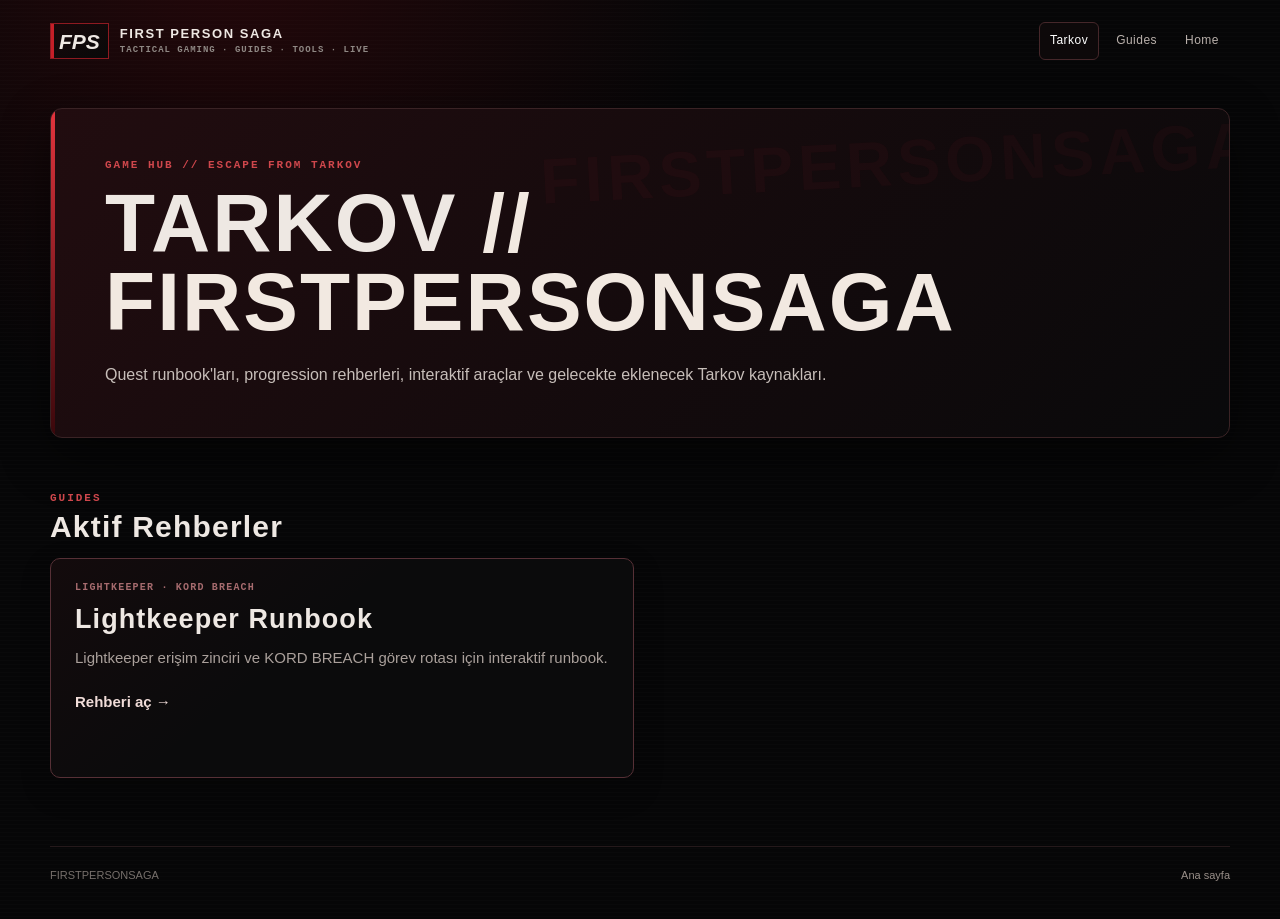
==== tarkov/index.html @ 28909b8b "Initial FirstPersonSaga web platform Add homepage, Tarkov hub, guide structure, Vercel configuration" ====
<!DOCTYPE html>
<html lang="tr">
<head>
  <meta charset="utf-8">
  <meta name="viewport" content="width=device-width, initial-scale=1">
  <meta name="theme-color" content="#070708">
  <meta name="description" content="FirstPersonSaga Escape from Tarkov rehberleri ve araçları.">
  <title>Escape from Tarkov | FirstPersonSaga</title>
  <link rel="icon" href="/assets/images/favicon.svg" type="image/svg+xml">
  <link rel="stylesheet" href="/assets/css/site.css">
</head>
<body>
  <div class="noise" aria-hidden="true"></div>

  <header class="site-header">
    <a class="brand" href="/">
      <span class="brand-mark">FPS</span>
      <span class="brand-copy">
        <strong>FIRST PERSON SAGA</strong>
        <small>TACTICAL GAMING · GUIDES · TOOLS · LIVE</small>
      </span>
    </a>
    <nav class="nav">
      <a class="active" href="/tarkov/">Tarkov</a>
      <a href="/tarkov/guides/">Guides</a>
      <a href="/">Home</a>
    </nav>
  </header>

  <main>
    <section class="hero compact">
      <div class="eyebrow">GAME HUB // ESCAPE FROM TARKOV</div>
      <h1>TARKOV <span>// FIRSTPERSONSAGA</span></h1>
      <p class="lede">
        Quest runbook'ları, progression rehberleri, interaktif araçlar ve gelecekte eklenecek Tarkov kaynakları.
      </p>
    </section>

    <section class="section">
      <div class="section-head">
        <div>
          <div class="eyebrow">GUIDES</div>
          <h2>Aktif Rehberler</h2>
        </div>
      </div>

      <div class="cards">
        <article class="card featured">
          <div class="card-kicker">LIGHTKEEPER · KORD BREACH</div>
          <h3>Lightkeeper Runbook</h3>
          <p>Lightkeeper erişim zinciri ve KORD BREACH görev rotası için interaktif runbook.</p>
          <a class="card-link" href="/tarkov/guides/lightkeeper-kord-breach">Rehberi aç →</a>
        </article>
      </div>
    </section>
  </main>

  <footer class="site-footer">
    <span>FIRSTPERSONSAGA</span>
    <a href="/">Ana sayfa</a>
  </footer>
</body>
</html>
---- assets/css/site.css ----
:root{
  --bg:#060607;
  --panel:#0d0d0f;
  --panel2:#121013;
  --line:#312124;
  --line-hot:#6e252b;
  --text:#eee8e3;
  --muted:#9f9692;
  --red:#c51f28;
  --red-hot:#e3343d;
  --red-deep:#39070b;
  --shadow:0 18px 50px rgba(0,0,0,.48);
}

*{box-sizing:border-box}
html{scroll-behavior:smooth}
body{
  margin:0;
  min-height:100vh;
  color:var(--text);
  background:
    radial-gradient(circle at 18% -8%,rgba(145,12,21,.22),transparent 34%),
    linear-gradient(rgba(255,255,255,.012) 1px,transparent 1px),
    var(--bg);
  background-size:auto,100% 4px,auto;
  font:15px/1.6 "Bahnschrift","Segoe UI",Arial,sans-serif;
}
a{color:inherit}
.noise{
  position:fixed;
  inset:0;
  pointer-events:none;
  opacity:.07;
  background:repeating-linear-gradient(115deg,transparent 0 18px,rgba(255,255,255,.025) 18px 19px);
}

.site-header,
main,
.site-footer{
  width:min(1180px,calc(100% - 32px));
  margin-inline:auto;
}

.site-header{
  min-height:82px;
  display:flex;
  align-items:center;
  justify-content:space-between;
  gap:24px;
}

.brand{
  display:flex;
  align-items:center;
  gap:11px;
  text-decoration:none;
}
.brand-mark{
  display:grid;
  place-items:center;
  min-width:50px;
  height:36px;
  padding:0 8px;
  border:1px solid #8e1a21;
  background:linear-gradient(145deg,#18080a,#090909);
  box-shadow:inset 3px 0 var(--red);
  font:900 italic 21px/1 Impact,"Arial Narrow",sans-serif;
}
.brand-copy{
  display:flex;
  flex-direction:column;
  line-height:1.04;
}
.brand-copy strong{font-size:13px;letter-spacing:.12em}
.brand-copy small{
  margin-top:5px;
  color:#8f8884;
  font:700 9px/1 ui-monospace,Consolas,monospace;
  letter-spacing:.11em;
}

.nav{
  display:flex;
  align-items:center;
  gap:6px;
  flex-wrap:wrap;
}
.nav a{
  padding:8px 10px;
  color:#b9b0ab;
  text-decoration:none;
  border:1px solid transparent;
  border-radius:6px;
  font-size:12px;
  letter-spacing:.04em;
}
.nav a:hover,.nav a.active{
  border-color:#45272a;
  background:#0d090a;
  color:#fff;
}

.hero{
  position:relative;
  overflow:hidden;
  margin-top:26px;
  min-height:510px;
  display:flex;
  flex-direction:column;
  justify-content:center;
  padding:54px;
  border:1px solid #3a2325;
  border-radius:12px;
  background:
    linear-gradient(135deg,rgba(126,9,17,.18),rgba(0,0,0,.30)),
    var(--panel);
  box-shadow:var(--shadow);
}
.hero:before{
  content:"";
  position:absolute;
  left:0;top:0;bottom:0;
  width:4px;
  background:linear-gradient(var(--red-hot),var(--red-deep));
}
.hero:after{
  content:"FIRSTPERSONSAGA";
  position:absolute;
  right:-28px;
  top:22px;
  color:rgba(227,52,61,.045);
  font:900 64px/1 Impact,"Arial Narrow",sans-serif;
  letter-spacing:.08em;
  transform:rotate(-3deg);
}
.hero.compact{
  min-height:330px;
  padding-block:44px;
}
.eyebrow{
  position:relative;
  z-index:1;
  color:#cf474c;
  font:700 11px/1.2 ui-monospace,Consolas,monospace;
  letter-spacing:.18em;
}
h1,h2,h3{margin:0}
h1{
  position:relative;
  z-index:1;
  max-width:1000px;
  margin-top:12px;
  font:900 clamp(38px,7vw,82px)/.96 Impact,"Arial Narrow",sans-serif;
  letter-spacing:.025em;
}
h1 span{color:#f2e9e1}
.lede{
  position:relative;
  z-index:1;
  max-width:790px;
  margin:20px 0 0;
  color:#c7beb9;
  font-size:16px;
}
.hero-actions{
  position:relative;
  z-index:1;
  display:flex;
  gap:10px;
  flex-wrap:wrap;
  margin-top:28px;
}
.btn{
  display:inline-flex;
  align-items:center;
  justify-content:center;
  min-height:44px;
  padding:10px 14px;
  border:1px solid #3b292c;
  border-radius:7px;
  background:#0b0b0c;
  color:#ded6d1;
  text-decoration:none;
  font-weight:700;
  font-size:13px;
}
.btn:hover{border-color:#8a2b31;color:#fff}
.btn.primary{
  border-color:#8f2229;
  background:linear-gradient(180deg,#a31720,#6f0d14);
  color:#fff;
}

.section{padding:54px 0 10px}
.section-head{
  display:flex;
  align-items:flex-end;
  justify-content:space-between;
  gap:18px;
  margin-bottom:16px;
}
.section h2{
  margin-top:7px;
  font:900 30px/1 Impact,"Arial Narrow",sans-serif;
  letter-spacing:.04em;
}
.text-link{
  color:#b7aba5;
  text-decoration:none;
  font-size:12px;
}
.text-link:hover{color:#fff}

.cards{
  display:grid;
  grid-template-columns:repeat(2,minmax(0,1fr));
  gap:12px;
}
.card{
  min-height:220px;
  padding:24px;
  border:1px solid #2e2022;
  border-radius:10px;
  background:linear-gradient(140deg,rgba(116,11,17,.08),transparent 42%),#0b0b0c;
  box-shadow:0 12px 30px rgba(0,0,0,.22);
}
.card.featured{border-color:#563036}
.card-kicker{
  color:#a66b6e;
  font:700 10px/1 ui-monospace,Consolas,monospace;
  letter-spacing:.12em;
}
.card h3{
  margin-top:13px;
  font:900 27px/1 Impact,"Arial Narrow",sans-serif;
  letter-spacing:.04em;
}
.card p{
  max-width:600px;
  margin:13px 0 20px;
  color:#aaa09b;
}
.card-link{
  color:#f0dcd8;
  text-decoration:none;
  font-weight:700;
}
.card-link:hover{color:#ff787e}
.muted-card{opacity:.72}

.social-grid{
  display:grid;
  grid-template-columns:repeat(4,minmax(0,1fr));
  gap:8px;
}
.social-grid a{
  display:flex;
  flex-direction:column;
  gap:3px;
  padding:13px;
  border:1px solid #2e2022;
  border-radius:7px;
  background:#09090a;
  text-decoration:none;
}
.social-grid a:hover{border-color:#8c272e}
.social-grid b{font-size:13px}
.social-grid span{color:#857c78;font-size:10px}

.site-footer{
  display:flex;
  justify-content:space-between;
  gap:20px;
  margin-top:58px;
  padding:20px 0 34px;
  border-top:1px solid #25191b;
  color:#766f6b;
  font-size:11px;
}
.site-footer a{color:#998f89;text-decoration:none}

@media(max-width:800px){
  .site-header{align-items:flex-start;padding-top:18px;flex-direction:column}
  .nav{width:100%}
  .hero{min-height:430px;padding:32px 24px}
  .hero:after{font-size:40px}
  .cards{grid-template-columns:1fr}
  .social-grid{grid-template-columns:repeat(2,minmax(0,1fr))}
}

@media(max-width:500px){
  .site-header,main,.site-footer{width:min(100% - 20px,1180px)}
  .brand-copy small{display:none}
  .hero{margin-top:18px;padding:26px 18px;min-height:390px}
  h1{font-size:clamp(36px,13vw,60px)}
  .lede{font-size:14px}
  .section{padding-top:38px}
  .section-head{display:block}
  .text-link{display:inline-block;margin-top:10px}
  .social-grid{grid-template-columns:1fr 1fr}
  .site-footer{flex-direction:column}
}

@media(max-width:360px){
  .social-grid{grid-template-columns:1fr}
}
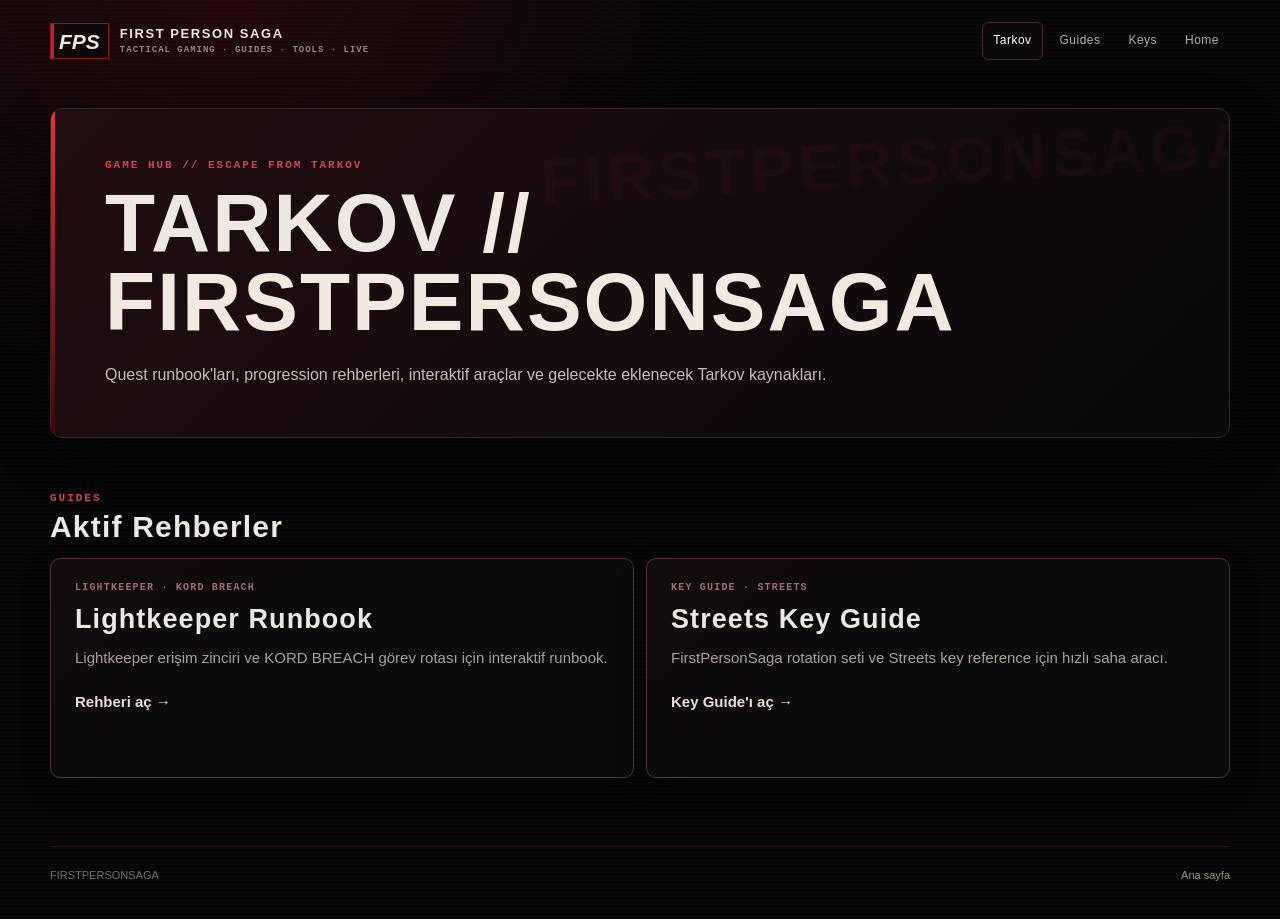
==== commit e7db99b5: "Add Tarkov Key Guide MVP Add Streets of Tarkov key guide, FirstPersonSaga rotation, search/filter UI" ====
--- a/tarkov/index.html
+++ b/tarkov/index.html
@@ -5,6 +5,7 @@
   <meta name="viewport" content="width=device-width, initial-scale=1">
   <meta name="theme-color" content="#070708">
   <meta name="description" content="FirstPersonSaga Escape from Tarkov rehberleri ve araçları.">
+  <script defer src="/_vercel/insights/script.js"></script>
   <title>Escape from Tarkov | FirstPersonSaga</title>
   <link rel="icon" href="/assets/images/favicon.svg" type="image/svg+xml">
   <link rel="stylesheet" href="/assets/css/site.css">
@@ -23,6 +24,7 @@
     <nav class="nav">
       <a class="active" href="/tarkov/">Tarkov</a>
       <a href="/tarkov/guides/">Guides</a>
+      <a href="/tarkov/keys/">Keys</a>
       <a href="/">Home</a>
     </nav>
   </header>
@@ -51,6 +53,12 @@
           <p>Lightkeeper erişim zinciri ve KORD BREACH görev rotası için interaktif runbook.</p>
           <a class="card-link" href="/tarkov/guides/lightkeeper-kord-breach">Rehberi aç →</a>
         </article>
+        <article class="card featured">
+          <div class="card-kicker">KEY GUIDE · STREETS</div>
+          <h3>Streets Key Guide</h3>
+          <p>FirstPersonSaga rotation seti ve Streets key reference için hızlı saha aracı.</p>
+          <a class="card-link" href="/tarkov/keys/streets-of-tarkov">Key Guide'ı aç →</a>
+        </article>
       </div>
     </section>
   </main>
